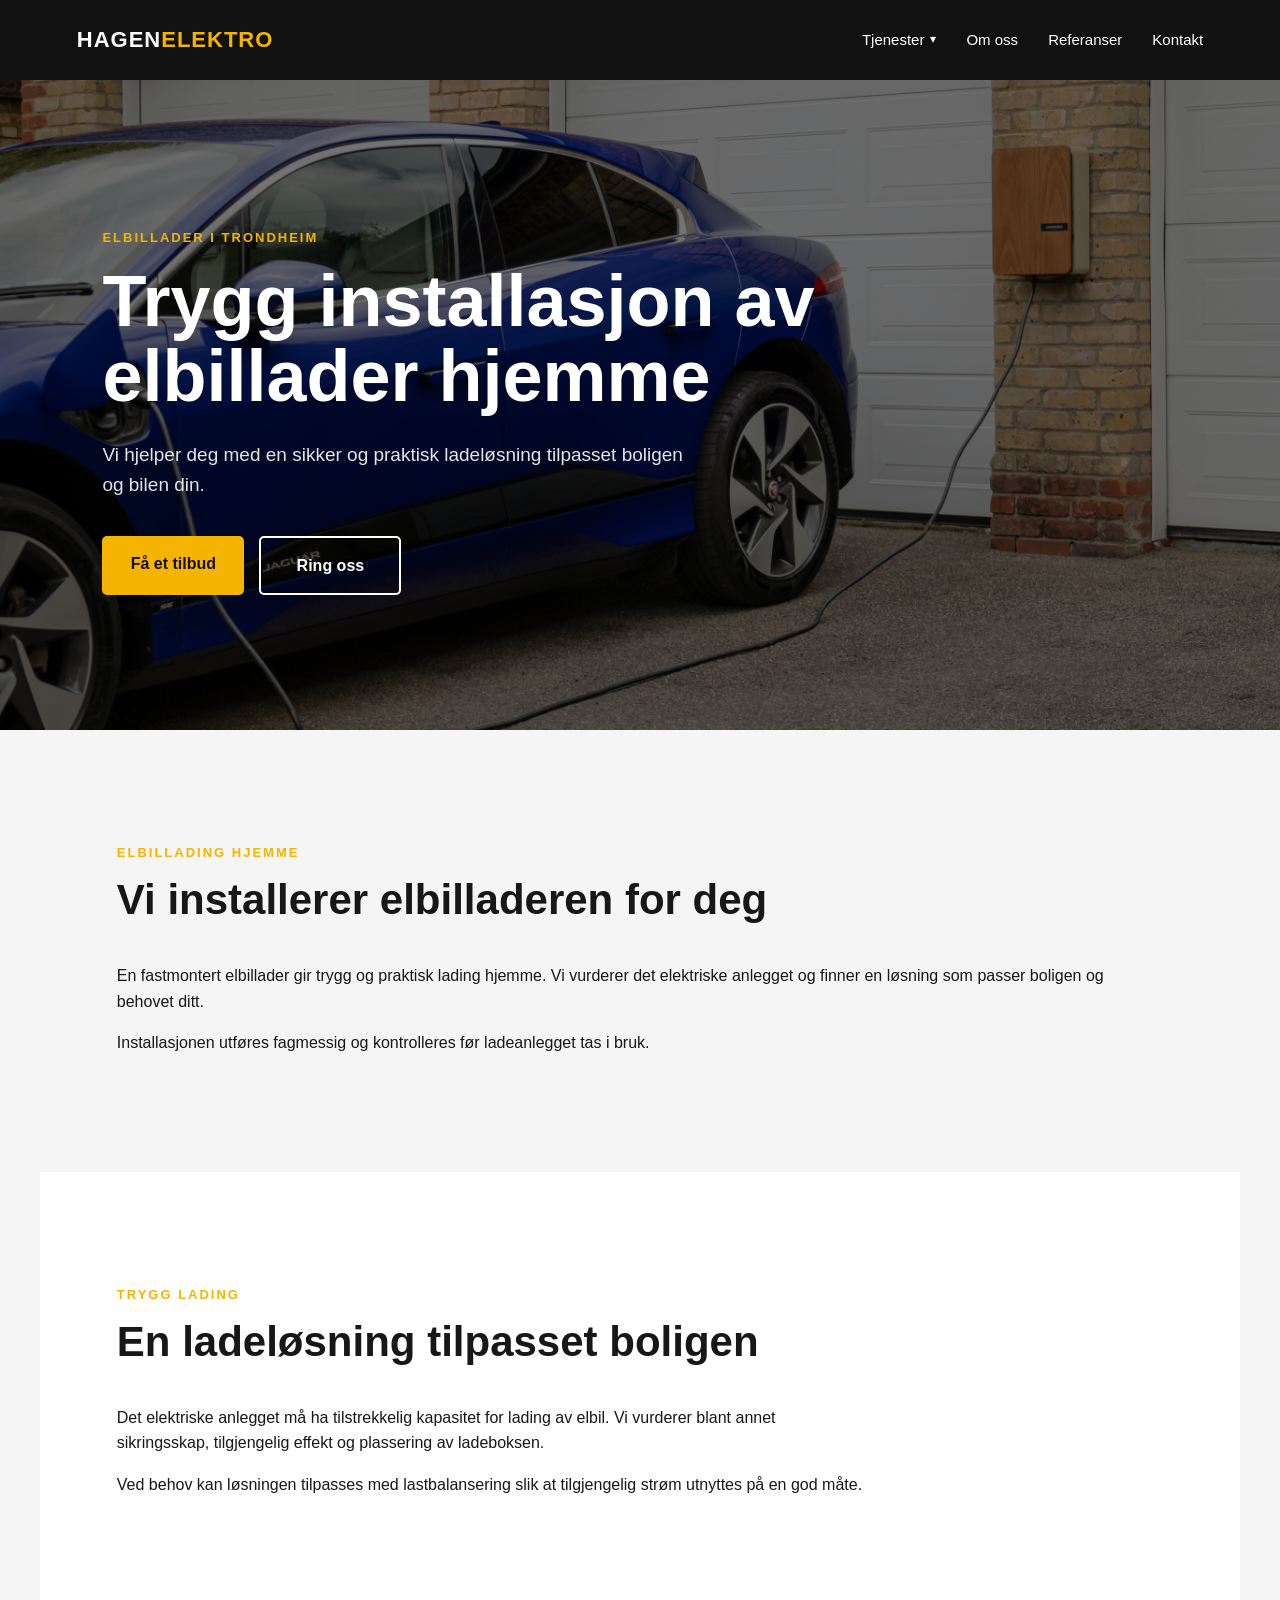
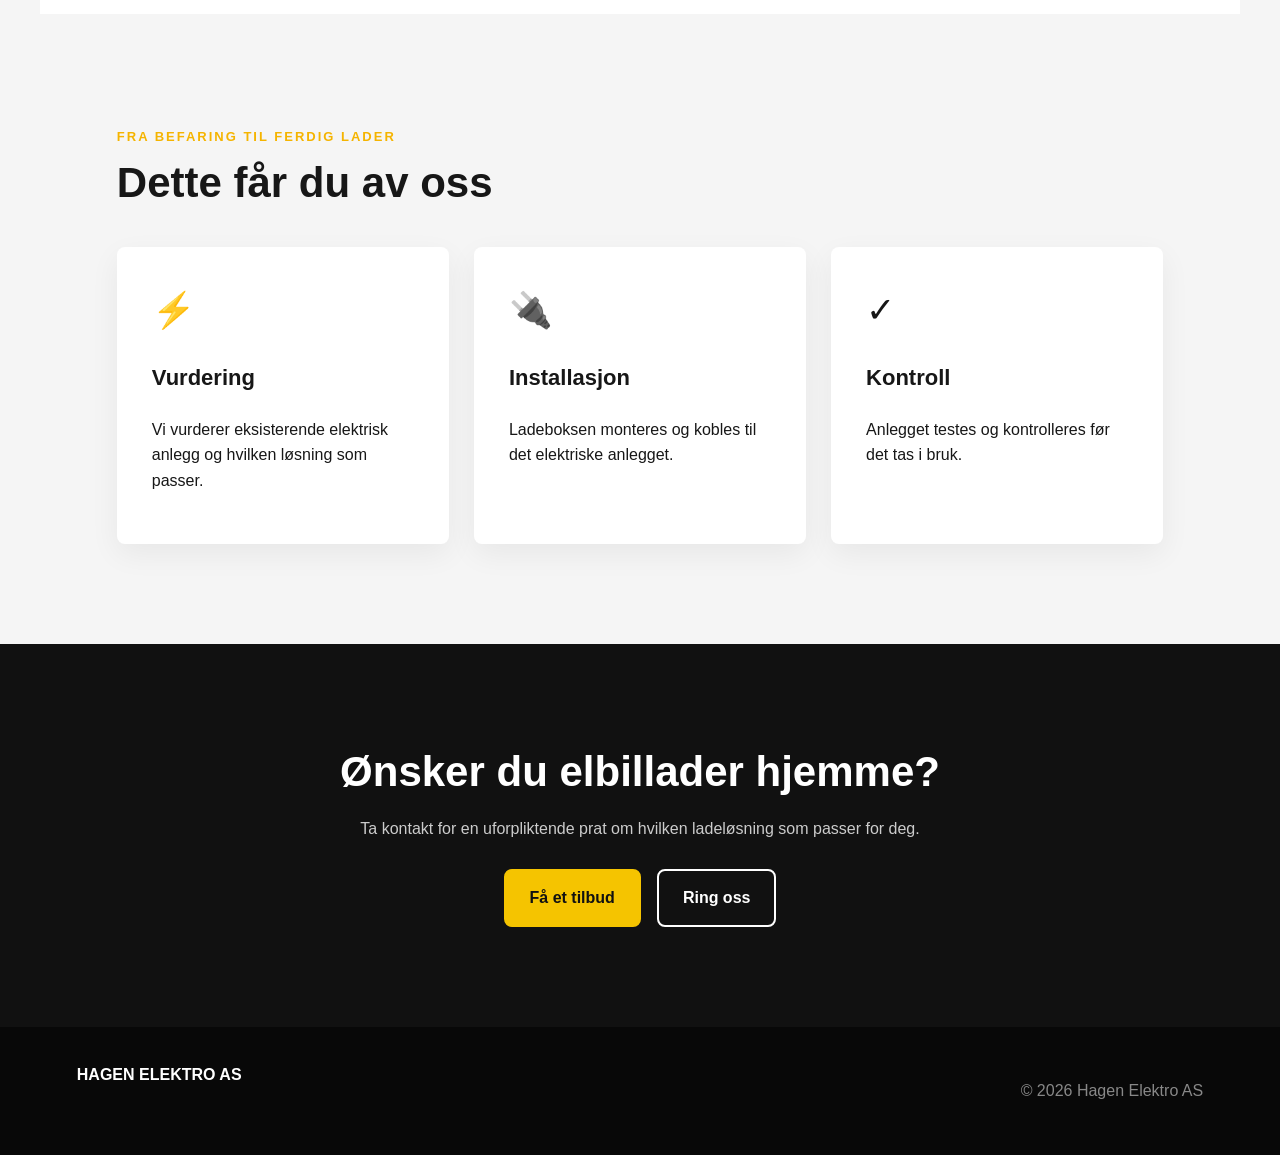
==== tjenester/elbillader/index.html @ 10bf79c8 "Legg til elbillader-side og forbedret navigasjon" ====
<!DOCTYPE html>
<html lang="no">

<head>
    <meta charset="UTF-8">
    <meta name="viewport" content="width=device-width, initial-scale=1.0">

    <title>Elbillader i Trondheim | Hagen Elektro AS</title>

    <meta name="description"
        content="Trenger du elbillader i Trondheim? Hagen Elektro hjelper med trygg og profesjonell installasjon av elbillader hjemme.">

    <link rel="canonical" href="https://nettside-demo.no/tjenester/elbillader/">

    <link rel="stylesheet" href="../../style.css">
</head>

<body>

    <!-- Navigasjon -->

    <header>

        <a href="/" class="logo">
            HAGEN<span>ELEKTRO</span>
        </a>

        <button class="menu-toggle" id="menuToggle" aria-label="Åpne meny">
            ☰
        </button>

        <nav id="mainNav">

            <div class="nav-dropdown">

                <button class="dropdown-toggle" type="button" aria-expanded="false">
                    Tjenester
                    <span class="dropdown-arrow">▾</span>
                </button>

                <div class="dropdown-menu">
                    <a href="/tjenester/elbillader/">Elbillader</a>
                    <a href="/#tjenester">Elektrisk installasjon</a>
                    <a href="/#tjenester">Belysning</a>
                </div>

            </div>

            <a href="/#om-oss">Om oss</a>
            <a href="/#referanser">Referanser</a>
            <a href="/#kontakt">Kontakt</a>

        </nav>

    </header>


    <main>

        <!-- Hero -->

        <section class="hero hero-elbillader">

            <div class="hero-content">

                <p class="hero-small">
                    ELBILLADER I TRONDHEIM
                </p>

                <h1>
                    Trygg installasjon av elbillader hjemme
                </h1>

                <p class="hero-text">
                    Vi hjelper deg med en sikker og praktisk
                    ladeløsning tilpasset boligen og bilen din.
                </p>

                <div class="hero-buttons">

                    <a href="/#kontakt" class="button">
                        Få et tilbud
                    </a>

                    <a href="tel:12345678" class="button button-outline">
                        Ring oss
                    </a>

                </div>

            </div>

        </section>


        <!-- Om tjenesten -->

        <section>

            <p class="section-small">
                ELBILLADING HJEMME
            </p>

            <h2>Vi installerer elbilladeren for deg</h2>

            <p>
                En fastmontert elbillader gir trygg og praktisk
                lading hjemme. Vi vurderer det elektriske anlegget
                og finner en løsning som passer boligen og behovet ditt.
            </p>

            <p>
                Installasjonen utføres fagmessig og kontrolleres
                før ladeanlegget tas i bruk.
            </p>

        </section>


        <!-- Fordeler -->

        <section class="about">

            <div>

                <p class="section-small">
                    TRYGG LADING
                </p>

                <h2>En ladeløsning tilpasset boligen</h2>

                <p>
                    Det elektriske anlegget må ha tilstrekkelig
                    kapasitet for lading av elbil. Vi vurderer blant
                    annet sikringsskap, tilgjengelig effekt og
                    plassering av ladeboksen.
                </p>

                <p>
                    Ved behov kan løsningen tilpasses med
                    lastbalansering slik at tilgjengelig strøm
                    utnyttes på en god måte.
                </p>

            </div>

        </section>


        <!-- Dette får du -->

        <section>

            <p class="section-small">
                FRA BEFARING TIL FERDIG LADER
            </p>

            <h2>Dette får du av oss</h2>

            <div class="services">

                <div class="service">
                    <div class="service-icon">⚡</div>

                    <h3>Vurdering</h3>

                    <p>
                        Vi vurderer eksisterende elektrisk
                        anlegg og hvilken løsning som passer.
                    </p>
                </div>


                <div class="service">
                    <div class="service-icon">🔌</div>

                    <h3>Installasjon</h3>

                    <p>
                        Ladeboksen monteres og kobles til
                        det elektriske anlegget.
                    </p>
                </div>


                <div class="service">
                    <div class="service-icon">✓</div>

                    <h3>Kontroll</h3>

                    <p>
                        Anlegget testes og kontrolleres
                        før det tas i bruk.
                    </p>
                </div>

            </div>

        </section>


        <!-- Kontakt -->

        <section class="contact">

            <h2>Ønsker du elbillader hjemme?</h2>

            <p>
                Ta kontakt for en uforpliktende prat
                om hvilken ladeløsning som passer for deg.
            </p>

            <div class="contact-buttons">

                <a href="/#kontakt" class="contact-btn phone-btn">
                    <span>Få et tilbud</span>
                </a>

                <a href="tel:12345678" class="contact-btn email-btn">
                    <span>Ring oss</span>
                </a>

            </div>

        </section>

    </main>


    <!-- Footer -->

    <footer>

        <strong>HAGEN ELEKTRO AS</strong>

        <p>
            © 2026 Hagen Elektro AS
        </p>

    </footer>


    <button id="topBtn" aria-label="Til toppen">↑</button>

    <script src="../../script.js"></script>

</body>

</html>
---- style.css ----
* {
    box-sizing: border-box;
}

html {
    scroll-behavior: smooth;
}

body {
    margin: 0;
    font-family: Arial, sans-serif;
    background: #f5f5f5;
    color: #171717;
    line-height: 1.6;
}


/* -------------------------
   NAVIGASJON
------------------------- */

header {
    height: 80px;
    padding: 0 6%;
    background: #111;
    color: white;

    display: flex;
    align-items: center;
    justify-content: space-between;
}

.logo {
    color: white;
    text-decoration: none;
    font-size: 22px;
    font-weight: 800;
    letter-spacing: 1px;
}

.logo span {
    color: #f5b400;
}

nav {
    display: flex;
    gap: 30px;
}

nav a {
    color: white;
    text-decoration: none;
    font-size: 15px;
}

nav a:hover {
    color: #f5b400;
}


.menu-toggle {
    display: none;
    background: none;
    border: none;
    color: white;
    font-size: 30px;
    cursor: pointer;
    position: relative;
    z-index: 1001;
}

/* -------------------------
   DROPDOWN-MENY
------------------------- */

.nav-dropdown {
    position: relative;
}

.dropdown-toggle {
    padding: 0;
    background: none;
    border: none;
    color: white;
    font: inherit;
    font-size: 15px;
    cursor: pointer;

    display: flex;
    align-items: center;
    gap: 6px;
}

.dropdown-toggle:hover,
.dropdown-toggle:focus-visible {
    color: #f5b400;
}

.dropdown-arrow {
    font-size: 12px;
    transition: transform 0.2s;
}

.dropdown-menu {
    position: absolute;
    top: calc(100% + 12px);
    left: 0;

    min-width: 220px;
    padding: 8px 0;

    background: #1a1a1a;
    border-radius: 6px;

    box-shadow: 0 10px 30px rgba(0, 0, 0, 0.25);

    opacity: 0;
    visibility: hidden;
    transform: translateY(-5px);

    transition: 0.2s;

    z-index: 1000;
}

.dropdown-menu a {
    display: block;
    padding: 12px 18px;
    white-space: nowrap;
}

.dropdown-menu a:hover {
    background: #252525;
    color: #f5b400;
}


/* Åpen dropdown */

.nav-dropdown.open .dropdown-menu {
    opacity: 1;
    visibility: visible;
    transform: translateY(0);
}

.nav-dropdown.open .dropdown-arrow {
    transform: rotate(180deg);
}


/* Desktop: åpne også med mus */

@media (min-width: 751px) {

    .nav-dropdown:hover .dropdown-menu,
    .nav-dropdown:focus-within .dropdown-menu {
        opacity: 1;
        visibility: visible;
        transform: translateY(0);
    }

    .nav-dropdown:hover .dropdown-arrow,
    .nav-dropdown:focus-within .dropdown-arrow {
        transform: rotate(180deg);
    }

}


/* -------------------------
   HERO
------------------------- */

.hero {
    min-height: 650px;

    display: flex;
    align-items: center;

    padding: 80px 8%;

    background:
        linear-gradient(
            rgba(0, 0, 0, 0.65),
            rgba(0, 0, 0, 0.65)
        ),
        url("https://images.unsplash.com/photo-1621905252507-b35492cc74b4?auto=format&fit=crop&w=2000&q=80");

    background-size: cover;
    background-position: center;

    color: white;
}

.hero-content {
    max-width: 750px;
}

.hero-small,
.section-small {
    color: #f5b400;
    font-weight: bold;
    letter-spacing: 2px;
    font-size: 13px;
}

.hero h1 {
    font-size: clamp(42px, 6vw, 72px);
    line-height: 1.05;
    margin: 15px 0 25px;
}

.hero-text {
    max-width: 600px;
    font-size: 19px;
    color: #e5e5e5;
}

.hero-buttons {
    display: flex;
    gap: 15px;
    margin-top: 35px;
}


/* -------------------------
   KNAPPER
------------------------- */

.button {
    display: inline-block;

    width: 142px;
    padding: 15px 0;
    box-sizing: border-box;
    text-align: center;

    background: #f5b400;
    color: #111;

    text-decoration: none;

    font-weight: bold;

    border-radius: 5px;

    transition: 0.2s;
}

.button:hover {
    transform: translateY(-2px);
}

.button-outline {
    background: transparent;
    color: white;
    border: 2px solid white;
}


/* -------------------------
   SEKSJONER
------------------------- */

section:not(.hero):not(.contact) {
    max-width: 1200px;
    margin: auto;
    padding: 100px 6%;
}

section h2 {
    font-size: 42px;
    line-height: 1.1;
    margin-top: 5px;
    margin-bottom: 40px;
}


/* -------------------------
   TJENESTER
------------------------- */

.services {
    display: grid;
    grid-template-columns: repeat(3, 1fr);
    gap: 25px;
}

.service {
    background: white;
    padding: 35px;
    border-radius: 8px;

    box-shadow: 0 10px 30px rgba(0, 0, 0, 0.06);

    transition: 0.2s;
}

.service-link {
    display: block;
    color: inherit;
    text-decoration: none;
    cursor: pointer;
}

.service:hover {
    transform: translateY(-5px);
}

.service-icon {
    font-size: 35px;
}

.service h3 {
    font-size: 22px;
}


/* -------------------------
   OM OSS
------------------------- */

.about {
    background: white;
}

.about > div {
    max-width: 750px;
}


/* -------------------------
   REFERANSER
------------------------- */

.reviews {
    display: grid;
    grid-template-columns: repeat(3, 1fr);
    gap: 25px;
}

.review {
    background: white;
    padding: 30px;
    border-radius: 8px;
}

.review p {
    font-size: 18px;
}


/* -------------------------
   KONTAKT
------------------------- */

.contact {
    max-width: none !important;

    text-align: center;

    padding: 100px 20px;

    background: #111;

    color: white;
}

.contact h2 {
    margin-bottom: 20px;
}

.contact p {
    color: #ccc;
}

.contact-buttons {
    margin-top: 30px;

    display: flex;
    justify-content: center;
    gap: 15px;
}


/* -------------------------
   FOOTER
------------------------- */

footer {
    padding: 35px 6%;

    background: #080808;

    color: white;

    display: flex;
    justify-content: space-between;
}

footer p {
    color: #888;
}


#topBtn {
  position: fixed;
  bottom: 25px;
  right: 25px;
  width: 50px;
  height: 50px;
  border: none;
  border-radius: 50%;
  background: #f5c400;
  color: #111;
  font-size: 24px;
  font-weight: bold;
  cursor: pointer;

  opacity: 0;
  visibility: hidden;
  transform: translateY(10px);
  transition: 0.3s;
}

#topBtn.show {
  opacity: 1;
  visibility: visible;
  transform: translateY(0);
}

#topBtn:hover {
  transform: translateY(-3px);
}


/* -------------------------
   MOBIL
------------------------- */

@media (max-width: 750px) {

    /* Header og navigasjon */

    header {
        height: 80px;
        padding: 0 25px;
        flex-direction: row;
        align-items: center;
        justify-content: space-between;
        position: relative;
    }

    .logo {
        font-size: 20px;
    }

    .menu-toggle {
        display: block;
    }

    nav {
        display: none;
        position: absolute;
        top: 80px;
        left: 0;
        width: 100%;
        padding: 20px 25px 25px;
        background: #111;
        flex-direction: column;
        align-items: stretch;
        gap: 0;
        z-index: 1000;
    }

    nav.open {
        display: flex;
    }

    nav > a {
        padding: 14px 0;
    }

    /* Dropdown */

    .nav-dropdown {
        width: 100%;
    }

    .dropdown-toggle {
        width: 100%;
        padding: 14px 0;
        justify-content: space-between;
        font-size: 15px;
        text-align: left;
    }

    .dropdown-menu {
        position: static;
        width: 100%;
        min-width: 0;
        margin: 0;
        padding: 0;
        background: #1a1a1a;
        border-radius: 6px;
        box-shadow: none;
        opacity: 1;
        visibility: visible;
        transform: none;
        display: none;
    }

    .nav-dropdown.open .dropdown-menu {
        display: block;
    }

    .dropdown-menu a {
        padding: 13px 18px;
    }

    /* Hero */

    .hero {
        min-height: 600px;
        padding: 60px 25px;
    }

    .hero-buttons {
        flex-direction: column;
        align-items: flex-start;
    }

    /* Innhold */

    section:not(.hero):not(.contact) {
        padding: 70px 25px;
    }

    section h2 {
        font-size: 34px;
    }

    .services,
    .reviews {
        grid-template-columns: 1fr;
    }

    /* Litt strammere kort på mobil */

    .service {
        padding: 30px;
    }

    /* Kontakt */

    .contact-buttons {
        flex-direction: row;
        align-items: center;
        gap: 10px;
    }

    .contact-btn {
        width: auto;
        min-height: 52px;
        padding: 12px 16px;
        font-size: 14px;
    }

    .contact-icon {
        width: 19px;
        height: 19px;
    }

    /* Footer */

    footer {
        flex-direction: column;
        gap: 10px;
    }

    /* Til toppen */

    #topBtn {
        width: 44px;
        height: 44px;
        right: 18px;
        bottom: 18px;
        font-size: 20px;
    }
}

.contact-form {
  max-width: 600px;
  margin: 30px auto 0;
  display: flex;
  flex-direction: column;
  gap: 15px;
}

.contact-form input,
.contact-form textarea {
  width: 100%;
  padding: 15px;
  border: 1px solid #ccc;
  border-radius: 6px;
  font: inherit;
}

.contact-form textarea {
  resize: vertical;
}

.contact-form input:focus,
.contact-form textarea:focus {
  outline: 2px solid #f5c400;
  border-color: transparent;
}


.contact-form .send-btn {
  width: 100%;
  min-height: 66px;
  padding: 18px 28px;

  background: #f5c400;
  color: #111;

  border: none;
  border-radius: 10px;

  font-size: 18px;
  font-weight: 700;

  cursor: pointer;

  display: flex;
  align-items: center;
  justify-content: center;
  gap: 14px;

  transition: transform 0.2s ease,
              background 0.2s ease;
}

.contact-form .send-icon {
  width: 24px;
  height: 24px;

  fill: none;
  stroke: currentColor;
  stroke-width: 2;
  stroke-linecap: round;
  stroke-linejoin: round;
}

.contact-form .send-btn:hover {
  background: #ffd21a;
  transform: translateY(-2px);
}

.contact-form .send-btn:active {
  transform: translateY(0);
}


.contact-buttons {
  display: flex;
  justify-content: center;
  align-items: center;
  gap: 16px;
  margin-top: 28px;
}

.contact-btn {
  min-height: 58px;
  padding: 14px 24px;

  display: inline-flex;
  align-items: center;
  justify-content: center;
  gap: 10px;

  border-radius: 8px;

  font-size: 16px;
  font-weight: 700;
  text-decoration: none;

  transition: transform 0.2s ease,
              background 0.2s ease,
              color 0.2s ease;
}

.phone-btn {
  background: #f5c400;
  color: #111;
  border: 2px solid #f5c400;
}

.email-btn {
  background: transparent;
  color: white;
  border: 2px solid white;
}

.contact-icon {
  width: 22px;
  height: 22px;

  fill: none;
  stroke: currentColor;
  stroke-width: 2;
  stroke-linecap: round;
  stroke-linejoin: round;
}

.contact-btn:hover {
  transform: translateY(-2px);
}

.phone-btn:hover {
  background: #ffd21a;
  border-color: #ffd21a;
}

.email-btn:hover {
  background: white;
  color: #111;
}

.form-status {
    min-height: 24px;
    margin: 14px 0 0;
    text-align: center;
    font-weight: 600;
}

.form-status.sending {
    color: #ddd;
}

.form-status.success {
    color: #7ed957;
}

.form-status.error {
    color: #ff6b6b;
}


/* -------------------------
   TAKKEMELDING KONTAKTSKJEMA
------------------------- */

.form-success {
    max-width: 600px;
    margin: 30px auto;
    padding: 35px 25px;

    text-align: center;

    background: #1a1a1a;
    border: 1px solid #333;
    border-radius: 10px;
}

.form-success[hidden] {
    display: none;
}

.success-check {
    width: 55px;
    height: 55px;
    margin: 0 auto 18px;

    display: flex;
    align-items: center;
    justify-content: center;

    background: #f5c400;
    color: #111;

    border-radius: 50%;

    font-size: 30px;
    font-weight: bold;
}

.form-success h3 {
    margin: 0 0 12px;
    color: white;
    font-size: 24px;
}

.form-success p {
    margin: 0;
    color: #ddd;
    line-height: 1.6;
}

.contact-form[hidden] {
    display: none;
}

/* Eget hero-bilde for elbillader-siden */

.hero-elbillader {
    background-image:
        linear-gradient(rgba(0, 0, 0, 0.55), rgba(0, 0, 0, 0.55)),
        url("images/elbillader.jpg");

    background-size: cover;
    background-position: center;
}
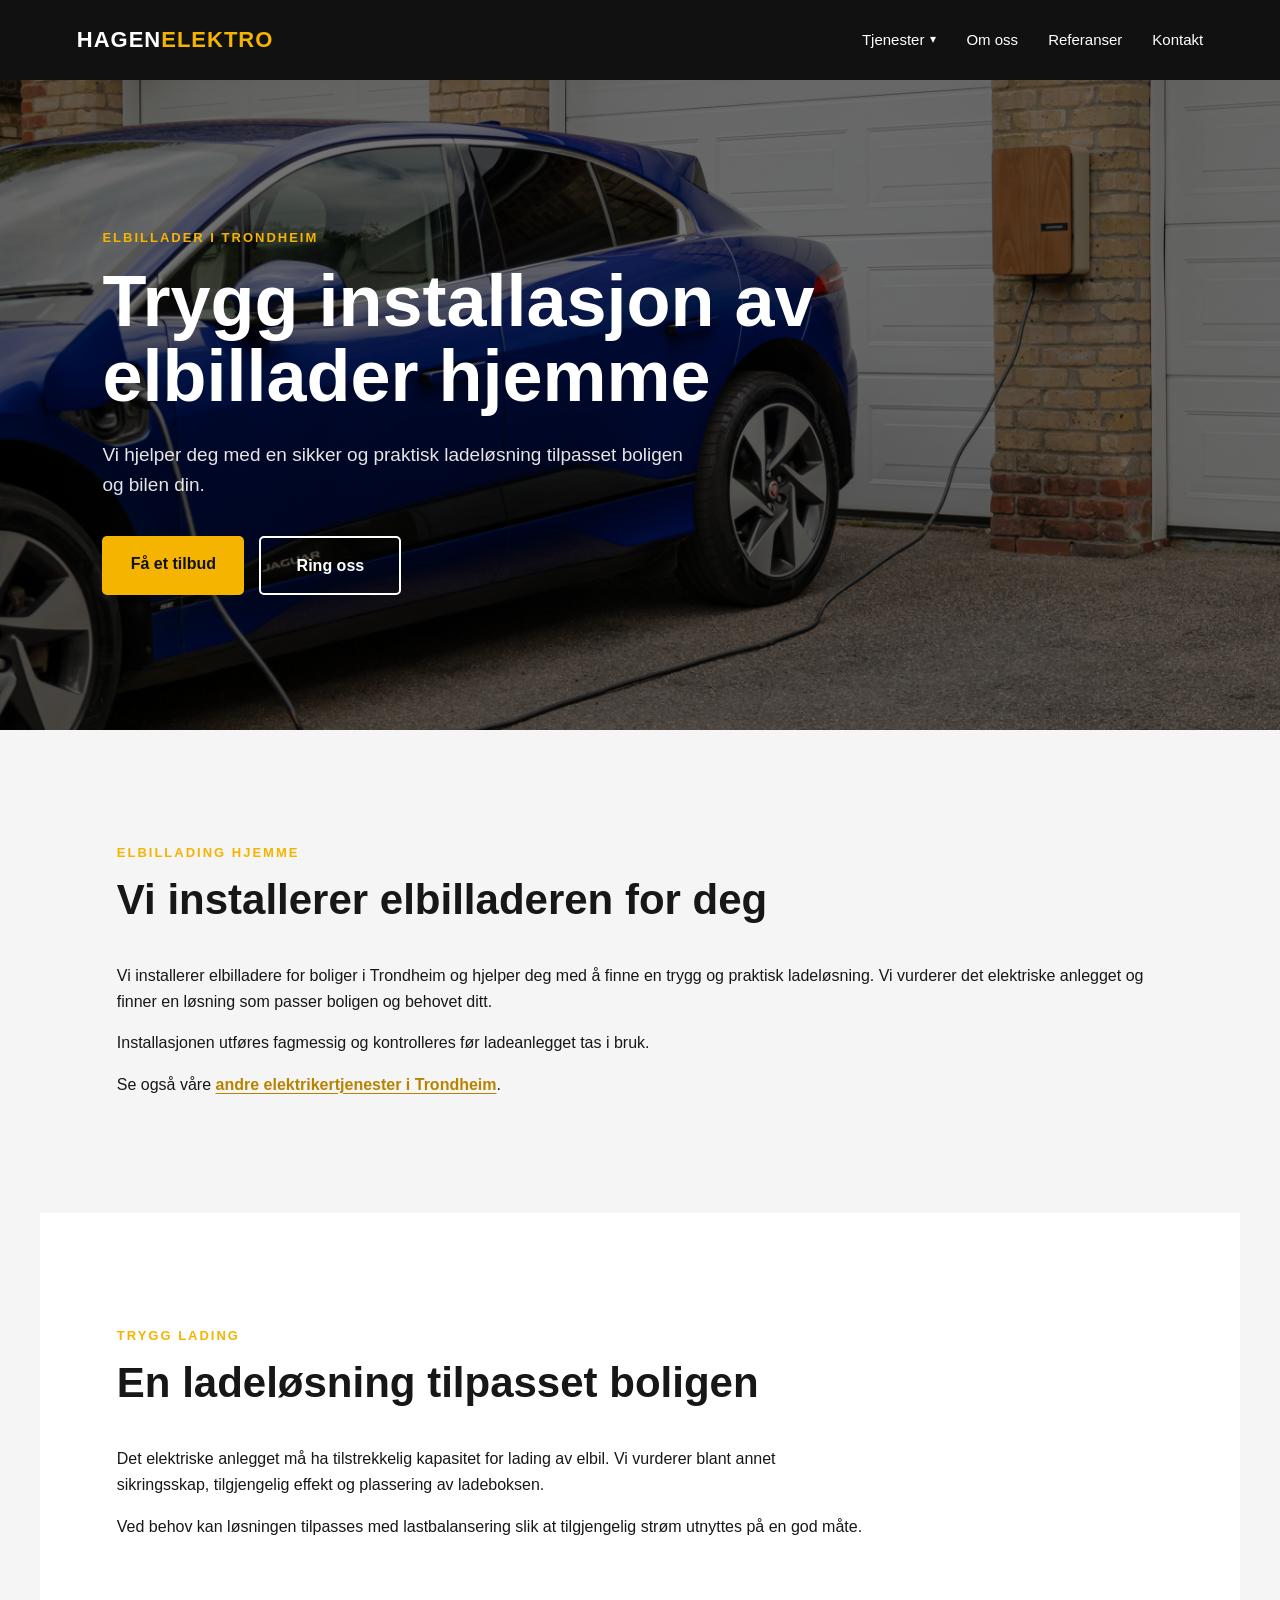
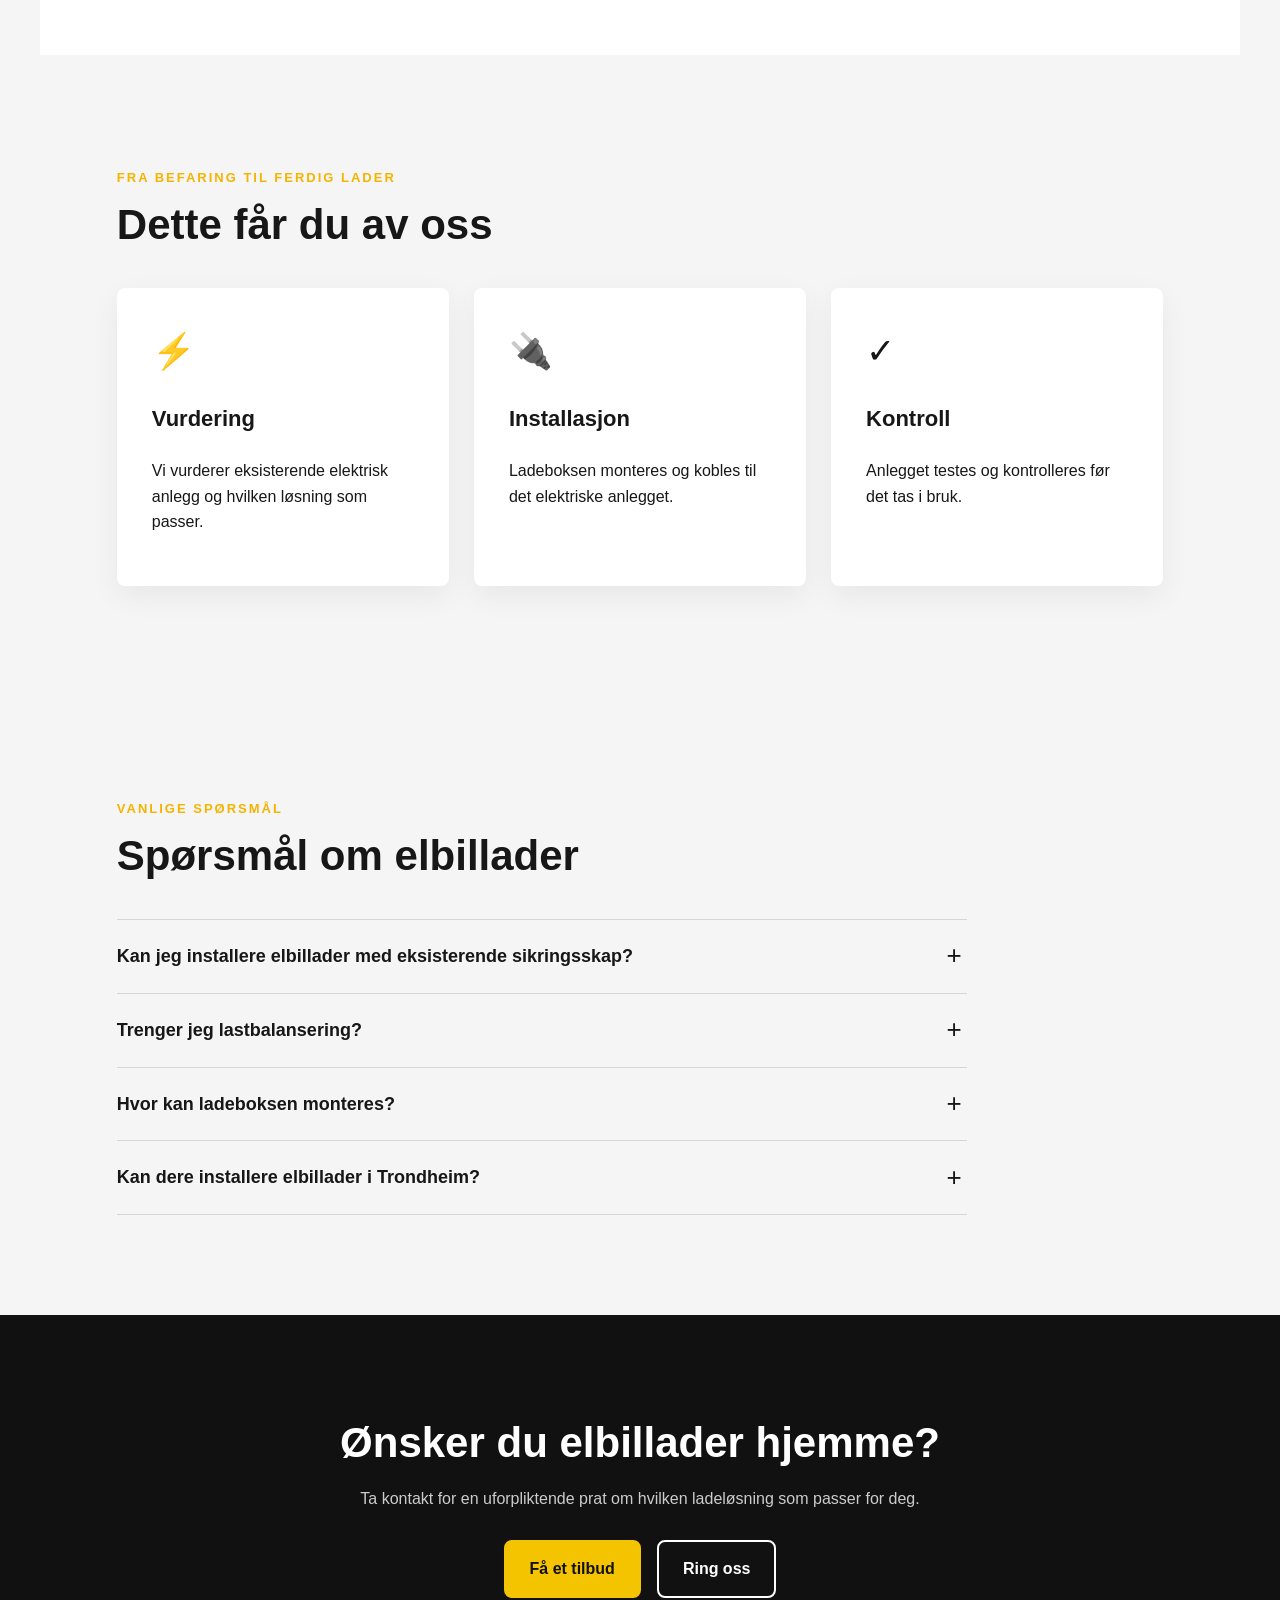
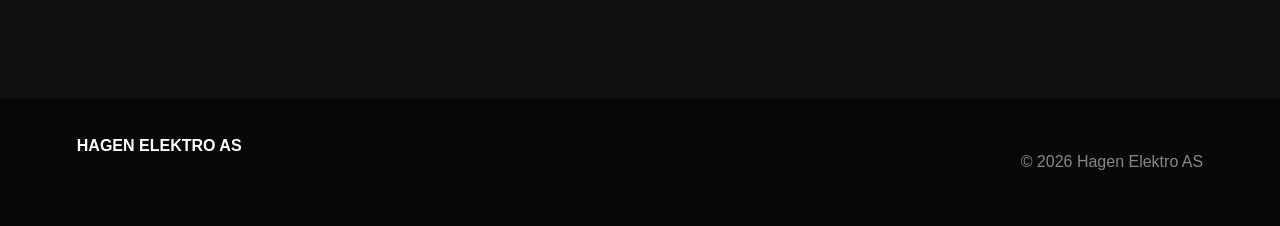
==== commit bc718126: "Forbedre SEO og innhold" ====
--- a/tjenester/elbillader/index.html
+++ b/tjenester/elbillader/index.html
@@ -12,7 +12,19 @@
 
     <link rel="canonical" href="https://nettside-demo.no/tjenester/elbillader/">
 
-    <link rel="stylesheet" href="../../style.css">
+    <meta property="og:type" content="website">
+
+    <meta property="og:title" content="Elbillader i Trondheim | Hagen Elektro AS">
+
+    <meta property="og:description" content="Trygg og profesjonell installasjon av elbillader hjemme i Trondheim.">
+
+    <meta property="og:url" content="https://nettside-demo.no/tjenester/elbillader/">
+
+    <meta property="og:image" content="https://nettside-demo.no/images/elbillader.jpg">
+
+    <meta property="og:locale" content="nb_NO">
+
+    <link rel="stylesheet" href="../../style.css?v=2">
 </head>
 
 <body>
@@ -104,14 +116,20 @@
             <h2>Vi installerer elbilladeren for deg</h2>
 
             <p>
-                En fastmontert elbillader gir trygg og praktisk
-                lading hjemme. Vi vurderer det elektriske anlegget
+                Vi installerer elbilladere for boliger i Trondheim
+                og hjelper deg med å finne en trygg og praktisk
+                ladeløsning. Vi vurderer det elektriske anlegget
                 og finner en løsning som passer boligen og behovet ditt.
             </p>
 
             <p>
                 Installasjonen utføres fagmessig og kontrolleres
                 før ladeanlegget tas i bruk.
+            </p>
+
+            <p>
+                Se også våre
+                <a href="/#tjenester" class="text-link">andre elektrikertjenester i Trondheim</a>.
             </p>
 
         </section>
@@ -198,7 +216,63 @@
 
         </section>
 
-
+        <!-- Vanlige spørsmål -->
+
+        <section class="faq">
+
+            <p class="section-small">
+                VANLIGE SPØRSMÅL
+            </p>
+
+            <h2>Spørsmål om elbillader</h2>
+
+            <div class="faq-list">
+
+                <details class="faq-item">
+                    <summary>Kan jeg installere elbillader med eksisterende sikringsskap?</summary>
+
+                    <p>
+                        Det avhenger av kapasiteten i det elektriske anlegget.
+                        Vi vurderer sikringsskapet og tilgjengelig kapasitet
+                        før vi anbefaler en løsning.
+                    </p>
+                </details>
+
+
+                <details class="faq-item">
+                    <summary>Trenger jeg lastbalansering?</summary>
+
+                    <p>
+                        Lastbalansering kan være aktuelt dersom boligen har
+                        begrenset tilgjengelig effekt. Løsningen kan tilpasse
+                        ladingen etter hvor mye strøm boligen ellers bruker.
+                    </p>
+                </details>
+
+
+                <details class="faq-item">
+                    <summary>Hvor kan ladeboksen monteres?</summary>
+
+                    <p>
+                        Ladeboksen kan vanligvis monteres på en egnet vegg
+                        eller annen plassering i nærheten av parkeringsplassen.
+                        Vi vurderer plassering og kabelføring før installasjonen.
+                    </p>
+                </details>
+
+
+                <details class="faq-item">
+                    <summary>Kan dere installere elbillader i Trondheim?</summary>
+
+                    <p>
+                        Ja. Hagen Elektro tilbyr installasjon av elbillader
+                        for boliger i Trondheim.
+                    </p>
+                </details>
+
+            </div>
+
+        </section>
         <!-- Kontakt -->
 
         <section class="contact">
--- a/style.css
+++ b/style.css
@@ -433,6 +433,54 @@
   transform: translateY(-3px);
 }
 
+/* -------------------------
+   FAQ
+------------------------- */
+
+.faq-list {
+    max-width: 850px;
+}
+
+.faq-item {
+    border-bottom: 1px solid #d5d5d5;
+}
+
+.faq-item:first-child {
+    border-top: 1px solid #d5d5d5;
+}
+
+.faq-item summary {
+    padding: 22px 40px 22px 0;
+    font-size: 18px;
+    font-weight: 700;
+    cursor: pointer;
+    position: relative;
+    list-style: none;
+}
+
+.faq-item summary::-webkit-details-marker {
+    display: none;
+}
+
+.faq-item summary::after {
+    content: "+";
+    position: absolute;
+    right: 5px;
+    top: 50%;
+    transform: translateY(-50%);
+    font-size: 26px;
+    font-weight: 400;
+}
+
+.faq-item[open] summary::after {
+    content: "−";
+}
+
+.faq-item p {
+    max-width: 750px;
+    margin: 0;
+    padding: 0 40px 22px 0;
+}
 
 /* -------------------------
    MOBIL
@@ -812,3 +860,18 @@
     background-size: cover;
     background-position: center;
 }
+
+/* -------------------------
+   TEKSTLENKER
+------------------------- */
+
+.text-link {
+    color: #b88400;
+    font-weight: 700;
+    text-decoration: underline;
+    text-underline-offset: 3px;
+}
+
+.text-link:hover {
+    color: #111;
+}
